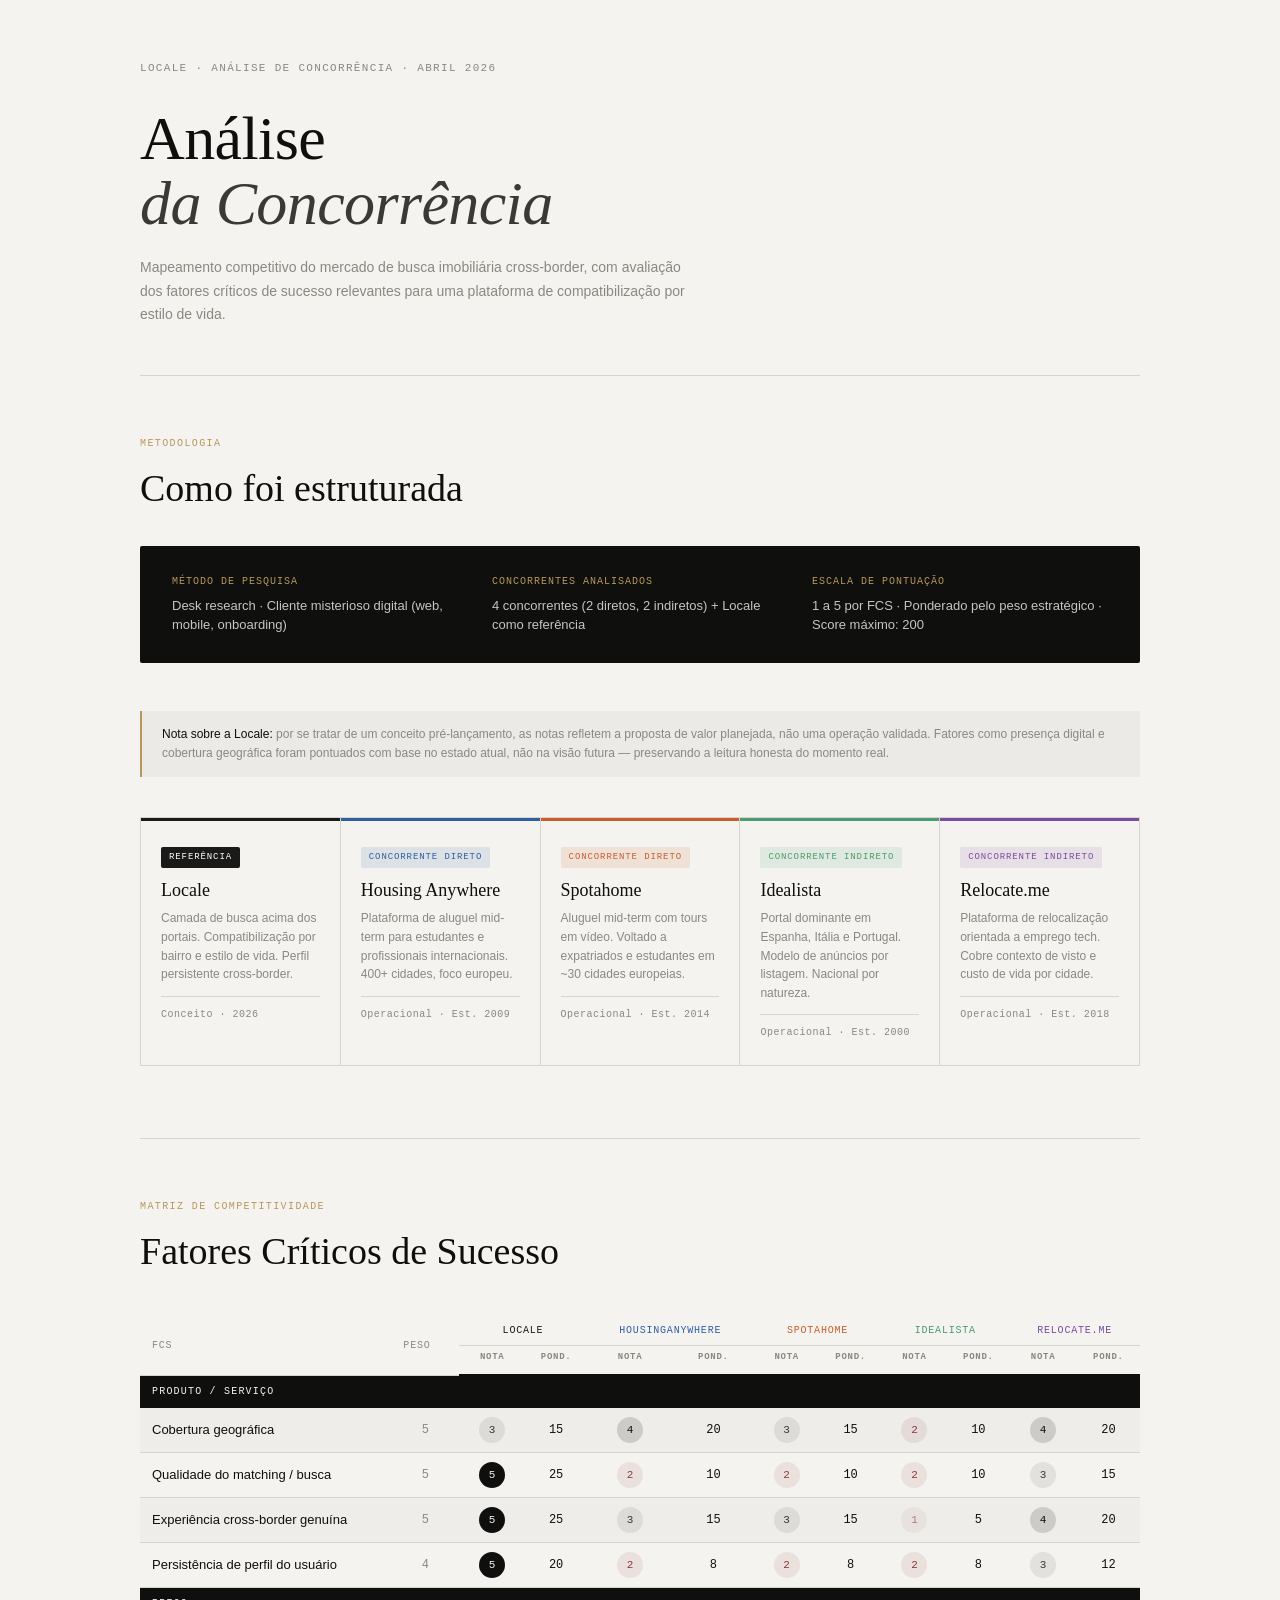
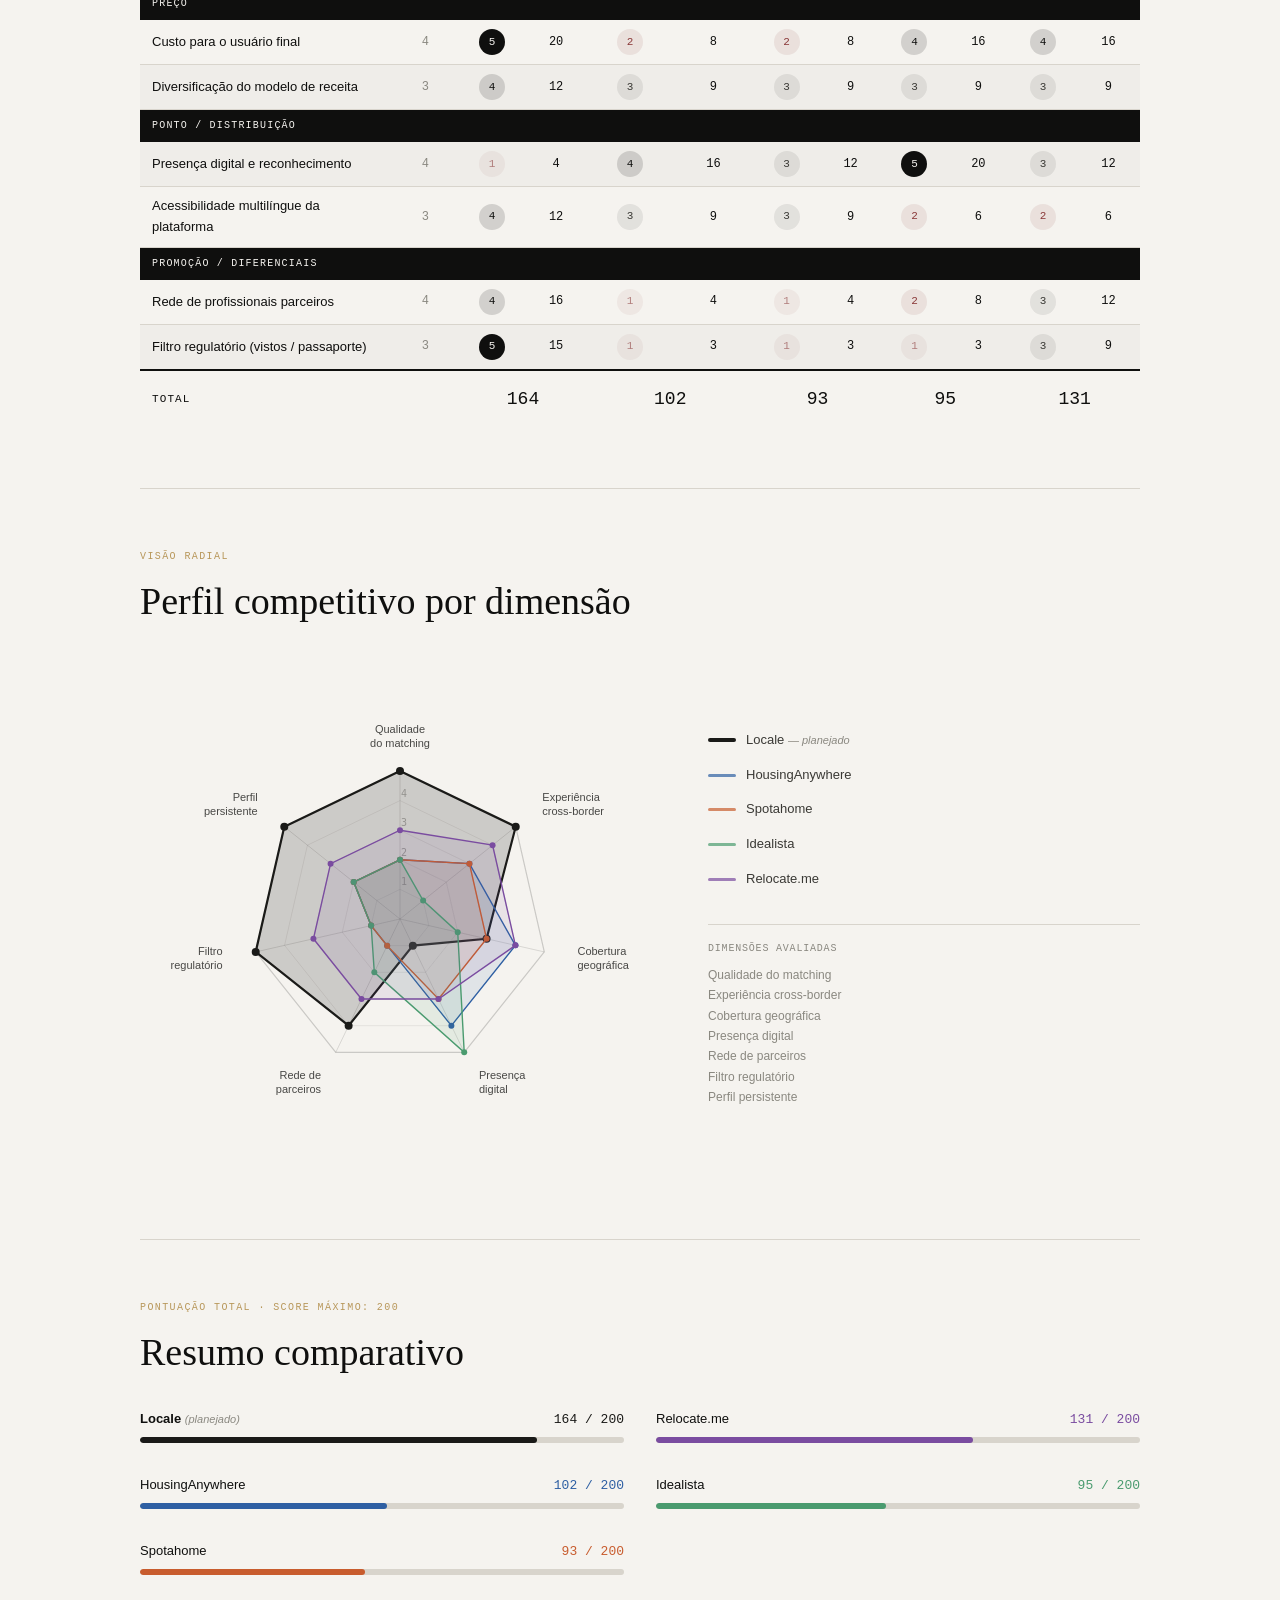
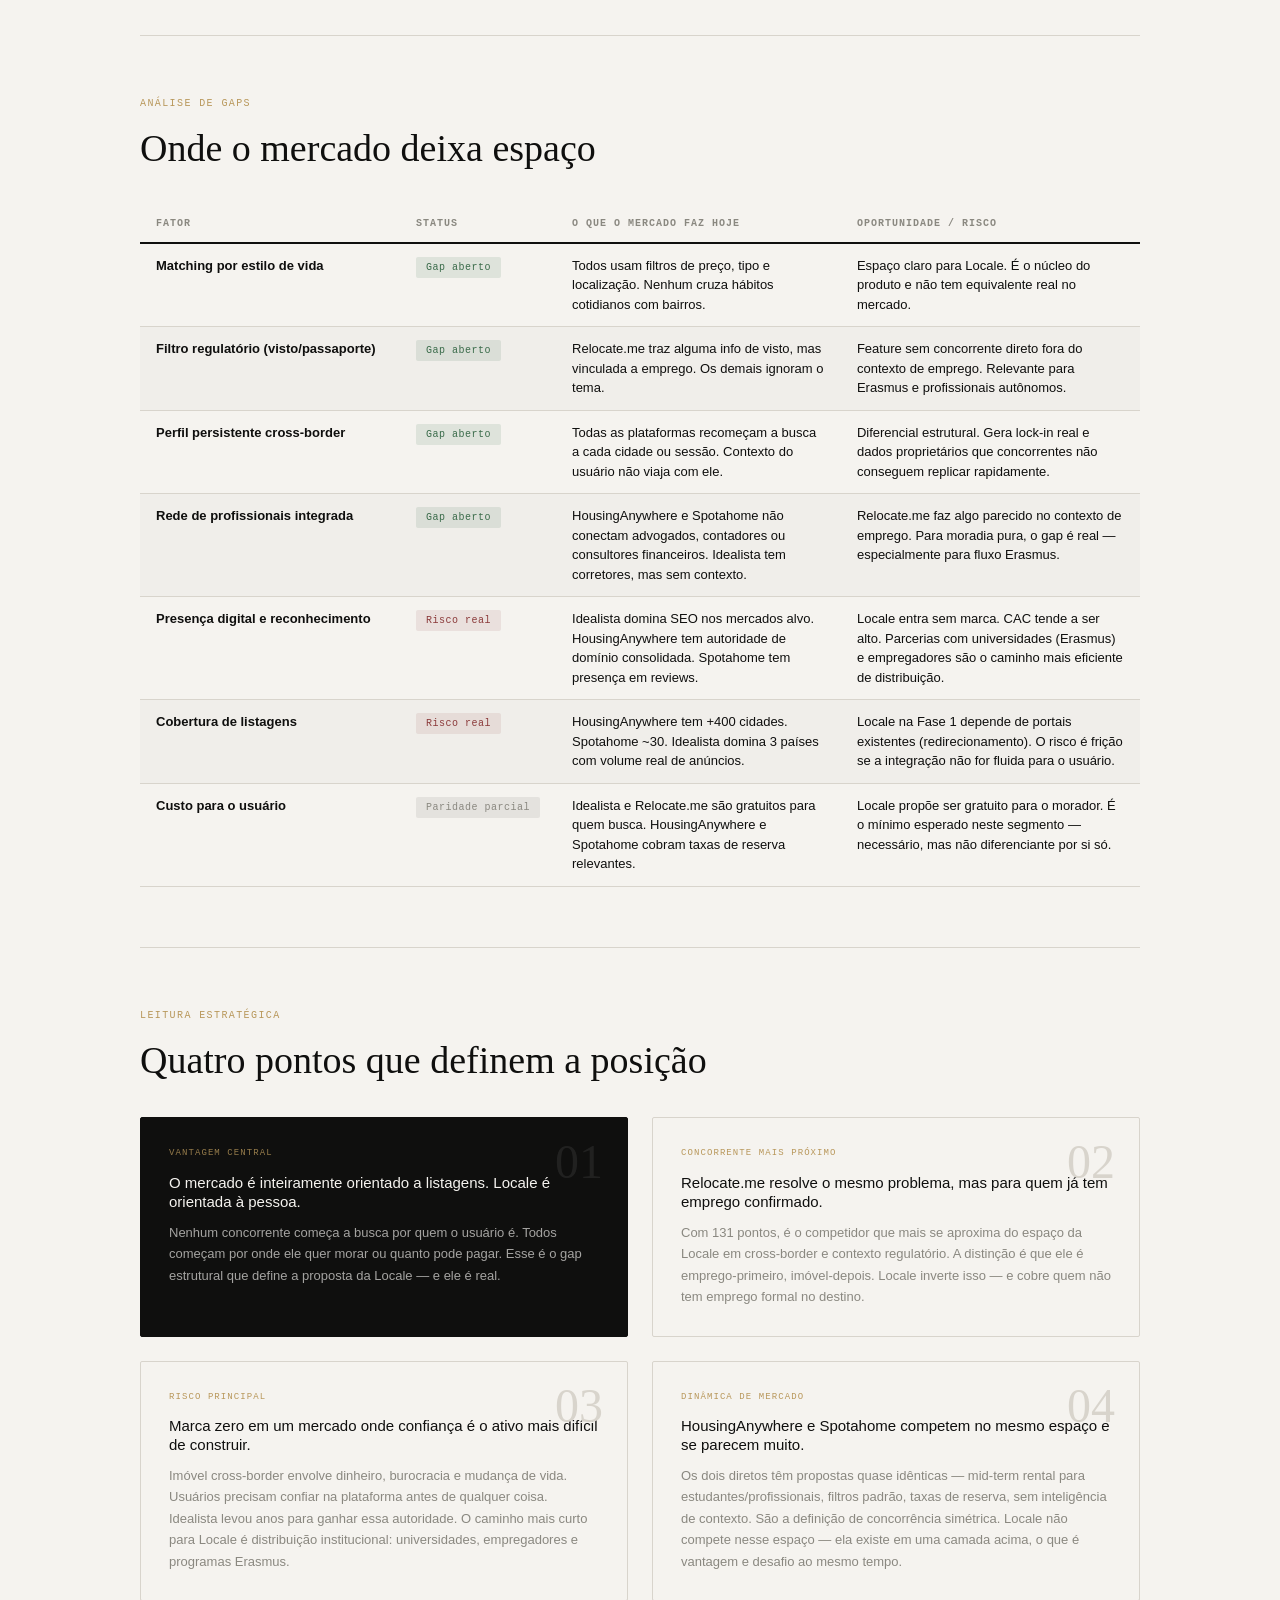
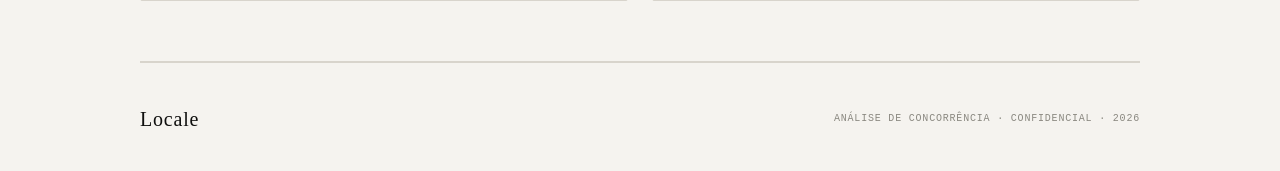
==== locale_concorrencia.html @ c33f8c36 "Add files via upload" ====
<!DOCTYPE html>
<html lang="pt">
<head>
<meta charset="UTF-8">
<meta name="viewport" content="width=device-width, initial-scale=1.0">
<title>Análise de Concorrência — Locale</title>
<link rel="preconnect" href="https://fonts.googleapis.com">
<link rel="preconnect" href="https://fonts.gstatic.com" crossorigin>
<link href="https://fonts.googleapis.com/css2?family=Cormorant+Garamond:ital,wght@0,300;0,400;0,500;0,600;1,300;1,400&family=DM+Mono:ital,wght@0,300;0,400;0,500;1,300&family=DM+Sans:ital,opsz,wght@0,9..40,300;0,9..40,400;0,9..40,500;1,9..40,300&display=swap">
<style>
  :root {
    --ink:       #0f0f0e;
    --ink-light: #3a3935;
    --ink-faint: #8a8880;
    --paper:     #f5f3ef;
    --rule:      #d8d4cc;
    --accent:    #1a1a18;
    --gold:      #b8975a;
    --green:     #3a6b4a;
    --red:       #8b3a3a;

    --c-locale:   #1a1a18;
    --c-ha:       #2e5fa3;
    --c-spot:     #c85c2e;
    --c-ideal:    #4a9b6f;
    --c-reloc:    #7a4ca0;
  }

  *, *::before, *::after { box-sizing: border-box; margin: 0; padding: 0; }
  html { scroll-behavior: smooth; }
  body {
    background: var(--paper);
    color: var(--ink);
    font-family: 'DM Sans', sans-serif;
    font-weight: 300;
    font-size: 15px;
    line-height: 1.6;
  }

  .wrap { max-width: 1080px; margin: 0 auto; padding: 0 40px; }

  header { border-bottom: 1px solid var(--rule); padding: 60px 0 48px; }
  .header-meta { font-family: 'DM Mono', monospace; font-size: 11px; letter-spacing: 0.12em; text-transform: uppercase; color: var(--ink-faint); margin-bottom: 28px; }
  .header-title { font-family: 'Cormorant Garamond', serif; font-size: clamp(40px, 5vw, 62px); font-weight: 300; line-height: 1.05; letter-spacing: -0.01em; color: var(--ink); margin-bottom: 20px; }
  .header-title em { font-style: italic; color: var(--ink-light); }
  .header-sub { font-size: 14px; color: var(--ink-faint); max-width: 560px; line-height: 1.7; }

  section { padding: 60px 0; border-bottom: 1px solid var(--rule); }
  section:last-child { border-bottom: none; }

  .sec-label { font-family: 'DM Mono', monospace; font-size: 10px; letter-spacing: 0.14em; text-transform: uppercase; color: var(--gold); margin-bottom: 16px; display: block; }
  .sec-title { font-family: 'Cormorant Garamond', serif; font-size: clamp(26px, 3.5vw, 38px); font-weight: 400; line-height: 1.1; margin-bottom: 36px; }

  .method-note { background: var(--ink); color: var(--paper); padding: 28px 32px; border-radius: 2px; display: grid; grid-template-columns: 1fr 1fr 1fr; gap: 24px; margin-bottom: 48px; }
  .method-item .label { font-family: 'DM Mono', monospace; font-size: 10px; letter-spacing: 0.1em; text-transform: uppercase; color: var(--gold); margin-bottom: 6px; }
  .method-item .value { font-size: 13px; color: rgba(245,243,239,0.8); line-height: 1.5; }

  .competitors-grid { display: grid; grid-template-columns: repeat(5, 1fr); gap: 1px; background: var(--rule); border: 1px solid var(--rule); margin-bottom: 12px; }
  .comp-card { background: var(--paper); padding: 24px 20px; position: relative; overflow: hidden; }
  .comp-card::before { content: ''; position: absolute; top: 0; left: 0; right: 0; height: 3px; }
  .comp-card.locale::before  { background: var(--c-locale); }
  .comp-card.ha::before      { background: var(--c-ha); }
  .comp-card.spot::before    { background: var(--c-spot); }
  .comp-card.ideal::before   { background: var(--c-ideal); }
  .comp-card.reloc::before   { background: var(--c-reloc); }

  .comp-tag { font-family: 'DM Mono', monospace; font-size: 9px; letter-spacing: 0.1em; text-transform: uppercase; padding: 3px 8px; border-radius: 2px; display: inline-block; margin-bottom: 12px; }
  .locale .comp-tag  { background: var(--c-locale); color: #fff; }
  .ha .comp-tag      { background: rgba(46,95,163,0.12); color: var(--c-ha); }
  .spot .comp-tag    { background: rgba(200,92,46,0.12); color: var(--c-spot); }
  .ideal .comp-tag   { background: rgba(74,155,111,0.12); color: var(--c-ideal); }
  .reloc .comp-tag   { background: rgba(122,76,160,0.12); color: var(--c-reloc); }

  .comp-name { font-family: 'Cormorant Garamond', serif; font-size: 18px; font-weight: 500; margin-bottom: 8px; line-height: 1.2; }
  .comp-desc { font-size: 12px; color: var(--ink-faint); line-height: 1.55; margin-bottom: 12px; }
  .comp-type { font-family: 'DM Mono', monospace; font-size: 10px; color: var(--ink-faint); border-top: 1px solid var(--rule); padding-top: 10px; letter-spacing: 0.05em; }

  /* ── MATRIX ── */
  .matrix-wrap { overflow-x: auto; margin: 0 -8px; padding: 0 8px; }
  .matrix-table { width: 100%; border-collapse: collapse; font-size: 13px; min-width: 820px; }

  /* colgroup drives column widths — this is what keeps Nota/Pond. aligned */
  .matrix-table col.c-fcs  { width: 190px; }
  .matrix-table col.c-wt   { width: 44px; }
  .matrix-table col.c-note { width: 46px; }
  .matrix-table col.c-pond { width: 46px; }

  .matrix-table thead tr:first-child th {
    padding: 14px 12px 6px;
    text-align: center;
    font-family: 'DM Mono', monospace;
    font-size: 10px;
    font-weight: 400;
    letter-spacing: 0.08em;
    text-transform: uppercase;
    border-bottom: 1px solid var(--rule);
  }
  .matrix-table thead tr:first-child th.fcs-head { text-align: left; color: var(--ink-faint); }
  .matrix-table thead tr:first-child th.locale-head { color: var(--c-locale); }
  .matrix-table thead tr:first-child th.ha-head     { color: var(--c-ha); }
  .matrix-table thead tr:first-child th.spot-head   { color: var(--c-spot); }
  .matrix-table thead tr:first-child th.ideal-head  { color: var(--c-ideal); }
  .matrix-table thead tr:first-child th.reloc-head  { color: var(--c-reloc); }

  /* subhead: only 10 cells (Nota+Pond x5) — no phantom cell */
  .matrix-table thead tr.subhead th {
    padding: 4px 8px 10px;
    font-family: 'DM Mono', monospace;
    font-size: 9px;
    letter-spacing: 0.08em;
    text-transform: uppercase;
    color: var(--ink-faint);
    text-align: center;
    border-bottom: 2px solid var(--ink);
  }

  .cat-row td { background: var(--ink); color: var(--paper); font-family: 'DM Mono', monospace; font-size: 10px; letter-spacing: 0.12em; text-transform: uppercase; padding: 8px 12px; }

  .matrix-table tbody tr.data-row:nth-child(even) td { background: rgba(0,0,0,0.025); }
  .matrix-table tbody tr.data-row td { padding: 9px 12px; border-bottom: 1px solid var(--rule); vertical-align: middle; }
  .matrix-table tbody tr.data-row td.fcs-name { font-size: 13px; color: var(--ink); max-width: 200px; }
  .matrix-table tbody tr.data-row td.weight { text-align: center; font-family: 'DM Mono', monospace; font-size: 12px; color: var(--ink-faint); }
  .matrix-table tbody tr.data-row td.score,
  .matrix-table tbody tr.data-row td.pond { text-align: center; font-family: 'DM Mono', monospace; font-size: 12px; }
  .matrix-table tbody tr.data-row td.pond { font-weight: 500; }

  .score-dot { display: inline-flex; align-items: center; justify-content: center; width: 26px; height: 26px; border-radius: 50%; font-family: 'DM Mono', monospace; font-size: 11px; font-weight: 500; }
  .score-5 { background: var(--ink); color: var(--paper); }
  .score-4 { background: rgba(15,15,14,0.15); color: var(--ink); }
  .score-3 { background: rgba(15,15,14,0.08); color: var(--ink-light); }
  .score-2 { background: rgba(139,58,58,0.1); color: var(--red); }
  .score-1 { background: rgba(139,58,58,0.06); color: rgba(139,58,58,0.6); }

  .total-row td { padding: 14px 12px; border-top: 2px solid var(--ink); font-weight: 500; }
  .total-row .fcs-name { font-family: 'DM Mono', monospace; font-size: 11px; letter-spacing: 0.1em; text-transform: uppercase; }
  .total-row .pond { font-family: 'DM Mono', monospace; font-size: 15px; font-weight: 500; text-align: center; }

  .bars-grid { display: grid; grid-template-columns: 1fr 1fr; gap: 32px; }
  .bar-item { display: flex; flex-direction: column; gap: 6px; }
  .bar-header { display: flex; align-items: baseline; justify-content: space-between; }
  .bar-name { font-size: 13px; color: var(--ink); }
  .bar-score { font-family: 'DM Mono', monospace; font-size: 13px; font-weight: 500; }
  .bar-track { height: 6px; background: var(--rule); border-radius: 3px; overflow: hidden; }
  .bar-fill { height: 100%; border-radius: 3px; }
  .bar-locale  .bar-fill { background: var(--c-locale); }
  .bar-ha      .bar-fill { background: var(--c-ha); }
  .bar-spot    .bar-fill { background: var(--c-spot); }
  .bar-ideal   .bar-fill { background: var(--c-ideal); }
  .bar-reloc   .bar-fill { background: var(--c-reloc); }

  .insights-grid { display: grid; grid-template-columns: 1fr 1fr; gap: 24px; }
  .insight-card { border: 1px solid var(--rule); padding: 28px; border-radius: 2px; position: relative; }
  .insight-card.highlight { border-color: var(--ink); background: var(--ink); color: var(--paper); }
  .insight-num { font-family: 'Cormorant Garamond', serif; font-size: 48px; font-weight: 300; line-height: 1; color: var(--rule); position: absolute; top: 20px; right: 24px; }
  .insight-card.highlight .insight-num { color: rgba(255,255,255,0.08); }
  .insight-tag { font-family: 'DM Mono', monospace; font-size: 9px; letter-spacing: 0.12em; text-transform: uppercase; color: var(--gold); margin-bottom: 12px; display: block; }
  .insight-card.highlight .insight-tag { color: rgba(184,151,90,0.8); }
  .insight-title { font-size: 15px; font-weight: 500; margin-bottom: 10px; line-height: 1.3; }
  .insight-card.highlight .insight-title { color: var(--paper); }
  .insight-text { font-size: 13px; color: var(--ink-faint); line-height: 1.65; }
  .insight-card.highlight .insight-text { color: rgba(245,243,239,0.65); }

  .gap-table { width: 100%; border-collapse: collapse; }
  .gap-table th { font-family: 'DM Mono', monospace; font-size: 10px; letter-spacing: 0.1em; text-transform: uppercase; color: var(--ink-faint); padding: 10px 16px; text-align: left; border-bottom: 2px solid var(--ink); }
  .gap-table td { padding: 12px 16px; border-bottom: 1px solid var(--rule); font-size: 13px; line-height: 1.5; vertical-align: top; }
  .gap-table tr:nth-child(even) td { background: rgba(0,0,0,0.02); }
  .gap-status { display: inline-block; font-family: 'DM Mono', monospace; font-size: 10px; padding: 3px 10px; border-radius: 2px; letter-spacing: 0.05em; white-space: nowrap; }
  .gap-open   { background: rgba(58,107,74,0.12); color: var(--green); }
  .gap-risk   { background: rgba(139,58,58,0.10); color: var(--red); }
  .gap-parity { background: rgba(0,0,0,0.07); color: var(--ink-faint); }

  footer { padding: 40px 0; display: flex; justify-content: space-between; align-items: center; border-top: 1px solid var(--rule); }
  footer .brand { font-family: 'Cormorant Garamond', serif; font-size: 20px; font-weight: 400; letter-spacing: 0.04em; }
  footer .note { font-family: 'DM Mono', monospace; font-size: 10px; color: var(--ink-faint); letter-spacing: 0.08em; text-transform: uppercase; }

  .disclaimer { background: rgba(0,0,0,0.04); border-left: 2px solid var(--gold); padding: 14px 20px; margin-bottom: 40px; font-size: 12px; color: var(--ink-faint); line-height: 1.6; }
  .disclaimer strong { color: var(--ink); font-weight: 500; }

  @media (max-width: 700px) {
    .wrap { padding: 0 20px; }
    .competitors-grid { grid-template-columns: 1fr 1fr; }
    .method-note { grid-template-columns: 1fr; }
    .bars-grid { grid-template-columns: 1fr; }
    .insights-grid { grid-template-columns: 1fr; }
  }
</style>
</head>
<body>

<div class="wrap">

  <header>
    <p class="header-meta">Locale · Análise de Concorrência · Abril 2026</p>
    <h1 class="header-title">Análise<br><em>da Concorrência</em></h1>
    <p class="header-sub">
      Mapeamento competitivo do mercado de busca imobiliária cross-border, 
      com avaliação dos fatores críticos de sucesso relevantes para uma 
      plataforma de compatibilização por estilo de vida.
    </p>
  </header>

  <section>
    <span class="sec-label">Metodologia</span>
    <h2 class="sec-title">Como foi estruturada</h2>

    <div class="method-note">
      <div class="method-item">
        <div class="label">Método de pesquisa</div>
        <div class="value">Desk research · Cliente misterioso digital (web, mobile, onboarding)</div>
      </div>
      <div class="method-item">
        <div class="label">Concorrentes analisados</div>
        <div class="value">4 concorrentes (2 diretos, 2 indiretos) + Locale como referência</div>
      </div>
      <div class="method-item">
        <div class="label">Escala de pontuação</div>
        <div class="value">1 a 5 por FCS · Ponderado pelo peso estratégico · Score máximo: 200</div>
      </div>
    </div>

    <div class="disclaimer">
      <strong>Nota sobre a Locale:</strong> por se tratar de um conceito pré-lançamento, as notas refletem 
      a proposta de valor planejada, não uma operação validada. Fatores como 
      presença digital e cobertura geográfica foram pontuados com base no estado atual, 
      não na visão futura — preservando a leitura honesta do momento real.
    </div>

    <div class="competitors-grid">
      <div class="comp-card locale">
        <span class="comp-tag">Referência</span>
        <div class="comp-name">Locale</div>
        <div class="comp-desc">Camada de busca acima dos portais. Compatibilização por bairro e estilo de vida. Perfil persistente cross-border.</div>
        <div class="comp-type">Conceito · 2026</div>
      </div>
      <div class="comp-card ha">
        <span class="comp-tag">Concorrente Direto</span>
        <div class="comp-name">Housing Anywhere</div>
        <div class="comp-desc">Plataforma de aluguel mid-term para estudantes e profissionais internacionais. 400+ cidades, foco europeu.</div>
        <div class="comp-type">Operacional · Est. 2009</div>
      </div>
      <div class="comp-card spot">
        <span class="comp-tag">Concorrente Direto</span>
        <div class="comp-name">Spotahome</div>
        <div class="comp-desc">Aluguel mid-term com tours em vídeo. Voltado a expatriados e estudantes em ~30 cidades europeias.</div>
        <div class="comp-type">Operacional · Est. 2014</div>
      </div>
      <div class="comp-card ideal">
        <span class="comp-tag">Concorrente Indireto</span>
        <div class="comp-name">Idealista</div>
        <div class="comp-desc">Portal dominante em Espanha, Itália e Portugal. Modelo de anúncios por listagem. Nacional por natureza.</div>
        <div class="comp-type">Operacional · Est. 2000</div>
      </div>
      <div class="comp-card reloc">
        <span class="comp-tag">Concorrente Indireto</span>
        <div class="comp-name">Relocate.me</div>
        <div class="comp-desc">Plataforma de relocalização orientada a emprego tech. Cobre contexto de visto e custo de vida por cidade.</div>
        <div class="comp-type">Operacional · Est. 2018</div>
      </div>
    </div>
  </section>

  <section>
    <span class="sec-label">Matriz de Competitividade</span>
    <h2 class="sec-title">Fatores Críticos de Sucesso</h2>

    <div class="matrix-wrap">
      <table class="matrix-table">
        <!--
          12 columns total:
          col 1  = FCS name
          col 2  = Peso
          cols 3-4   = Locale  (Nota, Pond.)
          cols 5-6   = HA      (Nota, Pond.)
          cols 7-8   = Spot    (Nota, Pond.)
          cols 9-10  = Ideal   (Nota, Pond.)
          cols 11-12 = Reloc   (Nota, Pond.)
        -->
        <colgroup>
          <col class="c-fcs">
          <col class="c-wt">
          <col class="c-note"><col class="c-pond">
          <col class="c-note"><col class="c-pond">
          <col class="c-note"><col class="c-pond">
          <col class="c-note"><col class="c-pond">
          <col class="c-note"><col class="c-pond">
        </colgroup>
        <thead>
          <tr>
            <th class="fcs-head" rowspan="2">FCS</th>
            <th class="fcs-head" rowspan="2">Peso</th>
            <th class="locale-head" colspan="2">Locale</th>
            <th class="ha-head"     colspan="2">HousingAnywhere</th>
            <th class="spot-head"   colspan="2">Spotahome</th>
            <th class="ideal-head"  colspan="2">Idealista</th>
            <th class="reloc-head"  colspan="2">Relocate.me</th>
          </tr>
          <!-- FIX: was 11 cells (phantom empty th at start); now correctly 10 -->
          <tr class="subhead">
            <th>Nota</th><th>Pond.</th>
            <th>Nota</th><th>Pond.</th>
            <th>Nota</th><th>Pond.</th>
            <th>Nota</th><th>Pond.</th>
            <th>Nota</th><th>Pond.</th>
          </tr>
        </thead>
        <tbody>

          <tr class="cat-row"><td colspan="12">Produto / Serviço</td></tr>

          <tr class="data-row">
            <td class="fcs-name">Cobertura geográfica</td>
            <td class="weight">5</td>
            <td class="score"><span class="score-dot score-3">3</span></td><td class="pond">15</td>
            <td class="score"><span class="score-dot score-4">4</span></td><td class="pond">20</td>
            <td class="score"><span class="score-dot score-3">3</span></td><td class="pond">15</td>
            <td class="score"><span class="score-dot score-2">2</span></td><td class="pond">10</td>
            <td class="score"><span class="score-dot score-4">4</span></td><td class="pond">20</td>
          </tr>

          <tr class="data-row">
            <td class="fcs-name">Qualidade do matching / busca</td>
            <td class="weight">5</td>
            <td class="score"><span class="score-dot score-5">5</span></td><td class="pond">25</td>
            <td class="score"><span class="score-dot score-2">2</span></td><td class="pond">10</td>
            <td class="score"><span class="score-dot score-2">2</span></td><td class="pond">10</td>
            <td class="score"><span class="score-dot score-2">2</span></td><td class="pond">10</td>
            <td class="score"><span class="score-dot score-3">3</span></td><td class="pond">15</td>
          </tr>

          <tr class="data-row">
            <td class="fcs-name">Experiência cross-border genuína</td>
            <td class="weight">5</td>
            <td class="score"><span class="score-dot score-5">5</span></td><td class="pond">25</td>
            <td class="score"><span class="score-dot score-3">3</span></td><td class="pond">15</td>
            <td class="score"><span class="score-dot score-3">3</span></td><td class="pond">15</td>
            <td class="score"><span class="score-dot score-1">1</span></td><td class="pond">5</td>
            <td class="score"><span class="score-dot score-4">4</span></td><td class="pond">20</td>
          </tr>

          <tr class="data-row">
            <td class="fcs-name">Persistência de perfil do usuário</td>
            <td class="weight">4</td>
            <td class="score"><span class="score-dot score-5">5</span></td><td class="pond">20</td>
            <td class="score"><span class="score-dot score-2">2</span></td><td class="pond">8</td>
            <td class="score"><span class="score-dot score-2">2</span></td><td class="pond">8</td>
            <td class="score"><span class="score-dot score-2">2</span></td><td class="pond">8</td>
            <td class="score"><span class="score-dot score-3">3</span></td><td class="pond">12</td>
          </tr>

          <tr class="cat-row"><td colspan="12">Preço</td></tr>

          <tr class="data-row">
            <td class="fcs-name">Custo para o usuário final</td>
            <td class="weight">4</td>
            <td class="score"><span class="score-dot score-5">5</span></td><td class="pond">20</td>
            <td class="score"><span class="score-dot score-2">2</span></td><td class="pond">8</td>
            <td class="score"><span class="score-dot score-2">2</span></td><td class="pond">8</td>
            <td class="score"><span class="score-dot score-4">4</span></td><td class="pond">16</td>
            <td class="score"><span class="score-dot score-4">4</span></td><td class="pond">16</td>
          </tr>

          <tr class="data-row">
            <td class="fcs-name">Diversificação do modelo de receita</td>
            <td class="weight">3</td>
            <td class="score"><span class="score-dot score-4">4</span></td><td class="pond">12</td>
            <td class="score"><span class="score-dot score-3">3</span></td><td class="pond">9</td>
            <td class="score"><span class="score-dot score-3">3</span></td><td class="pond">9</td>
            <td class="score"><span class="score-dot score-3">3</span></td><td class="pond">9</td>
            <td class="score"><span class="score-dot score-3">3</span></td><td class="pond">9</td>
          </tr>

          <tr class="cat-row"><td colspan="12">Ponto / Distribuição</td></tr>

          <tr class="data-row">
            <td class="fcs-name">Presença digital e reconhecimento</td>
            <td class="weight">4</td>
            <td class="score"><span class="score-dot score-1">1</span></td><td class="pond">4</td>
            <td class="score"><span class="score-dot score-4">4</span></td><td class="pond">16</td>
            <td class="score"><span class="score-dot score-3">3</span></td><td class="pond">12</td>
            <td class="score"><span class="score-dot score-5">5</span></td><td class="pond">20</td>
            <td class="score"><span class="score-dot score-3">3</span></td><td class="pond">12</td>
          </tr>

          <tr class="data-row">
            <td class="fcs-name">Acessibilidade multilíngue da plataforma</td>
            <td class="weight">3</td>
            <td class="score"><span class="score-dot score-4">4</span></td><td class="pond">12</td>
            <td class="score"><span class="score-dot score-3">3</span></td><td class="pond">9</td>
            <td class="score"><span class="score-dot score-3">3</span></td><td class="pond">9</td>
            <td class="score"><span class="score-dot score-2">2</span></td><td class="pond">6</td>
            <td class="score"><span class="score-dot score-2">2</span></td><td class="pond">6</td>
          </tr>

          <tr class="cat-row"><td colspan="12">Promoção / Diferenciais</td></tr>

          <tr class="data-row">
            <td class="fcs-name">Rede de profissionais parceiros</td>
            <td class="weight">4</td>
            <td class="score"><span class="score-dot score-4">4</span></td><td class="pond">16</td>
            <td class="score"><span class="score-dot score-1">1</span></td><td class="pond">4</td>
            <td class="score"><span class="score-dot score-1">1</span></td><td class="pond">4</td>
            <td class="score"><span class="score-dot score-2">2</span></td><td class="pond">8</td>
            <td class="score"><span class="score-dot score-3">3</span></td><td class="pond">12</td>
          </tr>

          <tr class="data-row">
            <td class="fcs-name">Filtro regulatório (vistos / passaporte)</td>
            <td class="weight">3</td>
            <td class="score"><span class="score-dot score-5">5</span></td><td class="pond">15</td>
            <td class="score"><span class="score-dot score-1">1</span></td><td class="pond">3</td>
            <td class="score"><span class="score-dot score-1">1</span></td><td class="pond">3</td>
            <td class="score"><span class="score-dot score-1">1</span></td><td class="pond">3</td>
            <td class="score"><span class="score-dot score-3">3</span></td><td class="pond">9</td>
          </tr>

          <tr class="total-row">
            <td class="fcs-name" colspan="2">Total</td>
            <td colspan="2" class="pond" style="font-size:18px;">164</td>
            <td colspan="2" class="pond" style="font-size:18px;">102</td>
            <td colspan="2" class="pond" style="font-size:18px;">93</td>
            <td colspan="2" class="pond" style="font-size:18px;">95</td>
            <td colspan="2" class="pond" style="font-size:18px;">131</td>
          </tr>

        </tbody>
      </table>
    </div>
  </section>

  <section>
    <span class="sec-label">Visão Radial</span>
    <h2 class="sec-title">Perfil competitivo por dimensão</h2>
    <div style="display:flex; gap:48px; align-items:center; flex-wrap:wrap;">
      <canvas id="radarChart" width="520" height="520" style="flex-shrink:0; max-width:100%;"></canvas>
      <div id="radarLegend" style="display:flex; flex-direction:column; gap:14px; flex:1; min-width:180px;"></div>
    </div>
  </section>

  <section>
    <span class="sec-label">Pontuação Total · Score máximo: 200</span>
    <h2 class="sec-title">Resumo comparativo</h2>
    <div class="bars-grid">
      <div class="bar-item bar-locale">
        <div class="bar-header">
          <span class="bar-name"><strong>Locale</strong> <span style="font-size:11px;color:var(--ink-faint);font-style:italic;">(planejado)</span></span>
          <span class="bar-score" style="color:var(--c-locale);">164 / 200</span>
        </div>
        <div class="bar-track"><div class="bar-fill" style="width:82%;"></div></div>
      </div>
      <div class="bar-item bar-reloc">
        <div class="bar-header">
          <span class="bar-name">Relocate.me</span>
          <span class="bar-score" style="color:var(--c-reloc);">131 / 200</span>
        </div>
        <div class="bar-track"><div class="bar-fill" style="width:65.5%;"></div></div>
      </div>
      <div class="bar-item bar-ha">
        <div class="bar-header">
          <span class="bar-name">HousingAnywhere</span>
          <span class="bar-score" style="color:var(--c-ha);">102 / 200</span>
        </div>
        <div class="bar-track"><div class="bar-fill" style="width:51%;"></div></div>
      </div>
      <div class="bar-item bar-ideal">
        <div class="bar-header">
          <span class="bar-name">Idealista</span>
          <span class="bar-score" style="color:var(--c-ideal);">95 / 200</span>
        </div>
        <div class="bar-track"><div class="bar-fill" style="width:47.5%;"></div></div>
      </div>
      <div class="bar-item bar-spot">
        <div class="bar-header">
          <span class="bar-name">Spotahome</span>
          <span class="bar-score" style="color:var(--c-spot);">93 / 200</span>
        </div>
        <div class="bar-track"><div class="bar-fill" style="width:46.5%;"></div></div>
      </div>
    </div>
  </section>

  <section>
    <span class="sec-label">Análise de Gaps</span>
    <h2 class="sec-title">Onde o mercado deixa espaço</h2>
    <table class="gap-table">
      <thead>
        <tr>
          <th style="width:26%;">Fator</th>
          <th style="width:14%;">Status</th>
          <th>O que o mercado faz hoje</th>
          <th>Oportunidade / Risco</th>
        </tr>
      </thead>
      <tbody>
        <tr>
          <td><strong>Matching por estilo de vida</strong></td>
          <td><span class="gap-status gap-open">Gap aberto</span></td>
          <td>Todos usam filtros de preço, tipo e localização. Nenhum cruza hábitos cotidianos com bairros.</td>
          <td>Espaço claro para Locale. É o núcleo do produto e não tem equivalente real no mercado.</td>
        </tr>
        <tr>
          <td><strong>Filtro regulatório (visto/passaporte)</strong></td>
          <td><span class="gap-status gap-open">Gap aberto</span></td>
          <td>Relocate.me traz alguma info de visto, mas vinculada a emprego. Os demais ignoram o tema.</td>
          <td>Feature sem concorrente direto fora do contexto de emprego. Relevante para Erasmus e profissionais autônomos.</td>
        </tr>
        <tr>
          <td><strong>Perfil persistente cross-border</strong></td>
          <td><span class="gap-status gap-open">Gap aberto</span></td>
          <td>Todas as plataformas recomeçam a busca a cada cidade ou sessão. Contexto do usuário não viaja com ele.</td>
          <td>Diferencial estrutural. Gera lock-in real e dados proprietários que concorrentes não conseguem replicar rapidamente.</td>
        </tr>
        <tr>
          <td><strong>Rede de profissionais integrada</strong></td>
          <td><span class="gap-status gap-open">Gap aberto</span></td>
          <td>HousingAnywhere e Spotahome não conectam advogados, contadores ou consultores financeiros. Idealista tem corretores, mas sem contexto.</td>
          <td>Relocate.me faz algo parecido no contexto de emprego. Para moradia pura, o gap é real — especialmente para fluxo Erasmus.</td>
        </tr>
        <tr>
          <td><strong>Presença digital e reconhecimento</strong></td>
          <td><span class="gap-status gap-risk">Risco real</span></td>
          <td>Idealista domina SEO nos mercados alvo. HousingAnywhere tem autoridade de domínio consolidada. Spotahome tem presença em reviews.</td>
          <td>Locale entra sem marca. CAC tende a ser alto. Parcerias com universidades (Erasmus) e empregadores são o caminho mais eficiente de distribuição.</td>
        </tr>
        <tr>
          <td><strong>Cobertura de listagens</strong></td>
          <td><span class="gap-status gap-risk">Risco real</span></td>
          <td>HousingAnywhere tem +400 cidades. Spotahome ~30. Idealista domina 3 países com volume real de anúncios.</td>
          <td>Locale na Fase 1 depende de portais existentes (redirecionamento). O risco é frição se a integração não for fluida para o usuário.</td>
        </tr>
        <tr>
          <td><strong>Custo para o usuário</strong></td>
          <td><span class="gap-status gap-parity">Paridade parcial</span></td>
          <td>Idealista e Relocate.me são gratuitos para quem busca. HousingAnywhere e Spotahome cobram taxas de reserva relevantes.</td>
          <td>Locale propõe ser gratuito para o morador. É o mínimo esperado neste segmento — necessário, mas não diferenciante por si só.</td>
        </tr>
      </tbody>
    </table>
  </section>

  <section>
    <span class="sec-label">Leitura Estratégica</span>
    <h2 class="sec-title">Quatro pontos que definem a posição</h2>
    <div class="insights-grid">
      <div class="insight-card highlight">
        <span class="insight-num">01</span>
        <span class="insight-tag">Vantagem central</span>
        <div class="insight-title">O mercado é inteiramente orientado a listagens. Locale é orientada à pessoa.</div>
        <div class="insight-text">
          Nenhum concorrente começa a busca por quem o usuário é. Todos começam por onde ele quer morar 
          ou quanto pode pagar. Esse é o gap estrutural que define a proposta da Locale — e ele é real.
        </div>
      </div>
      <div class="insight-card">
        <span class="insight-num">02</span>
        <span class="insight-tag">Concorrente mais próximo</span>
        <div class="insight-title">Relocate.me resolve o mesmo problema, mas para quem já tem emprego confirmado.</div>
        <div class="insight-text">
          Com 131 pontos, é o competidor que mais se aproxima do espaço da Locale em cross-border e 
          contexto regulatório. A distinção é que ele é emprego-primeiro, imóvel-depois. 
          Locale inverte isso — e cobre quem não tem emprego formal no destino.
        </div>
      </div>
      <div class="insight-card">
        <span class="insight-num">03</span>
        <span class="insight-tag">Risco principal</span>
        <div class="insight-title">Marca zero em um mercado onde confiança é o ativo mais difícil de construir.</div>
        <div class="insight-text">
          Imóvel cross-border envolve dinheiro, burocracia e mudança de vida. 
          Usuários precisam confiar na plataforma antes de qualquer coisa. 
          Idealista levou anos para ganhar essa autoridade. O caminho mais curto para Locale 
          é distribuição institucional: universidades, empregadores e programas Erasmus.
        </div>
      </div>
      <div class="insight-card">
        <span class="insight-num">04</span>
        <span class="insight-tag">Dinâmica de mercado</span>
        <div class="insight-title">HousingAnywhere e Spotahome competem no mesmo espaço e se parecem muito.</div>
        <div class="insight-text">
          Os dois diretos têm propostas quase idênticas — mid-term rental para estudantes/profissionais, 
          filtros padrão, taxas de reserva, sem inteligência de contexto. 
          São a definição de concorrência simétrica. Locale não compete nesse espaço — 
          ela existe em uma camada acima, o que é vantagem e desafio ao mesmo tempo.
        </div>
      </div>
    </div>
  </section>

  <footer>
    <div class="brand">Locale</div>
    <div class="note">Análise de Concorrência · Confidencial · 2026</div>
  </footer>

</div>

<script>
(function() {
  const canvas = document.getElementById('radarChart');
  const ctx = canvas.getContext('2d');
  const W = canvas.width, H = canvas.height;
  const cx = W / 2, cy = H / 2;
  const R = 148;

  const axes = [
    'Qualidade\ndo matching',
    'Experiência\ncross-border',
    'Cobertura\ngeográfica',
    'Presença\ndigital',
    'Rede de\nparceiros',
    'Filtro\nregulatório',
    'Perfil\npersistente',
  ];
  const N = axes.length;

  const competitors = [
    { name: 'Locale',          color: '#1a1a18', fill: 'rgba(26,26,24,0.18)',  scores: [5, 5, 3, 1, 4, 5, 5] },
    { name: 'HousingAnywhere', color: '#2e5fa3', fill: 'rgba(46,95,163,0.10)', scores: [2, 3, 4, 4, 1, 1, 2] },
    { name: 'Spotahome',       color: '#c85c2e', fill: 'rgba(200,92,46,0.10)', scores: [2, 3, 3, 3, 1, 1, 2] },
    { name: 'Idealista',       color: '#4a9b6f', fill: 'rgba(74,155,111,0.10)',scores: [2, 1, 2, 5, 2, 1, 2] },
    { name: 'Relocate.me',     color: '#7a4ca0', fill: 'rgba(122,76,160,0.10)',scores: [3, 4, 4, 3, 3, 3, 3] },
  ];
  const MAX = 5;

  function polarX(angle, r) { return cx + r * Math.cos(angle); }
  function polarY(angle, r) { return cy + r * Math.sin(angle); }
  function axisAngle(i) { return (Math.PI * 2 * i / N) - Math.PI / 2; }

  const dpr = window.devicePixelRatio || 1;
  canvas.width  = W * dpr;
  canvas.height = H * dpr;
  canvas.style.width  = W + 'px';
  canvas.style.height = H + 'px';
  ctx.scale(dpr, dpr);

  const levels = [1, 2, 3, 4, 5];
  levels.forEach(lvl => {
    ctx.beginPath();
    for (let i = 0; i < N; i++) {
      const a = axisAngle(i);
      const r = (lvl / MAX) * R;
      i === 0 ? ctx.moveTo(polarX(a, r), polarY(a, r))
              : ctx.lineTo(polarX(a, r), polarY(a, r));
    }
    ctx.closePath();
    ctx.strokeStyle = lvl === 5 ? 'rgba(15,15,14,0.18)' : 'rgba(15,15,14,0.09)';
    ctx.lineWidth = lvl === 5 ? 1.2 : 0.8;
    ctx.stroke();
    if (lvl < 5) {
      ctx.fillStyle = 'rgba(15,15,14,0.3)';
      ctx.font = `10px "DM Mono", monospace`;
      ctx.textAlign = 'center';
      ctx.fillText(String(lvl), cx + 4, cy - (lvl / MAX) * R - 4);
    }
  });

  for (let i = 0; i < N; i++) {
    const a = axisAngle(i);
    ctx.beginPath();
    ctx.moveTo(cx, cy);
    ctx.lineTo(polarX(a, R), polarY(a, R));
    ctx.strokeStyle = 'rgba(15,15,14,0.15)';
    ctx.lineWidth = 0.8;
    ctx.stroke();
  }

  competitors.forEach(comp => {
    ctx.beginPath();
    comp.scores.forEach((s, i) => {
      const a = axisAngle(i);
      const r = (s / MAX) * R;
      i === 0 ? ctx.moveTo(polarX(a, r), polarY(a, r))
              : ctx.lineTo(polarX(a, r), polarY(a, r));
    });
    ctx.closePath();
    ctx.fillStyle   = comp.fill;
    ctx.fill();
    ctx.strokeStyle = comp.color;
    ctx.lineWidth   = comp.name === 'Locale' ? 2.2 : 1.4;
    ctx.stroke();
    comp.scores.forEach((s, i) => {
      const a = axisAngle(i);
      const r = (s / MAX) * R;
      ctx.beginPath();
      ctx.arc(polarX(a, r), polarY(a, r), comp.name === 'Locale' ? 4 : 3, 0, Math.PI * 2);
      ctx.fillStyle = comp.color;
      ctx.fill();
    });
  });

  const labelOffset = 34;
  axes.forEach((label, i) => {
    const a = axisAngle(i);
    const lx = polarX(a, R + labelOffset);
    const ly = polarY(a, R + labelOffset);
    const lines = label.split('\n');
    ctx.fillStyle = 'rgba(15,15,14,0.75)';
    ctx.font = `500 11px "DM Sans", sans-serif`;
    const lineH = 14;
    const totalH = lines.length * lineH;
    const xRatio = (lx - cx) / R;
    if (xRatio > 0.3)       ctx.textAlign = 'left';
    else if (xRatio < -0.3) ctx.textAlign = 'right';
    else                    ctx.textAlign = 'center';
    lines.forEach((ln, li) => {
      ctx.fillText(ln, lx, ly - totalH / 2 + li * lineH + lineH * 0.7);
    });
  });

  const legend = document.getElementById('radarLegend');
  competitors.forEach(comp => {
    const item = document.createElement('div');
    item.style.cssText = 'display:flex;align-items:center;gap:10px;cursor:default;';
    item.innerHTML = `
      <span style="display:inline-block;width:28px;height:3px;background:${comp.color};
        border-radius:2px;flex-shrink:0;
        ${comp.name==='Locale'?'height:4px;':'opacity:0.7;'}"></span>
      <span style="font-family:'DM Sans',sans-serif;font-size:13px;color:#3a3935;">
        ${comp.name}
        ${comp.name==='Locale' ? '<span style="font-style:italic;font-size:11px;color:#8a8880;"> — planejado</span>' : ''}
      </span>`;
    legend.appendChild(item);
  });

  const note = document.createElement('div');
  note.style.cssText = 'margin-top:20px;padding-top:16px;border-top:1px solid #d8d4cc;';
  note.innerHTML = `
    <p style="font-family:'DM Mono',monospace;font-size:10px;color:#8a8880;letter-spacing:0.08em;text-transform:uppercase;margin-bottom:8px;">Dimensões avaliadas</p>
    ${axes.map(a => `<p style="font-size:12px;color:#8a8880;line-height:1.7;">${a.replace('\n',' ')}</p>`).join('')}
  `;
  legend.appendChild(note);
})();
</script>
</body>
</html>
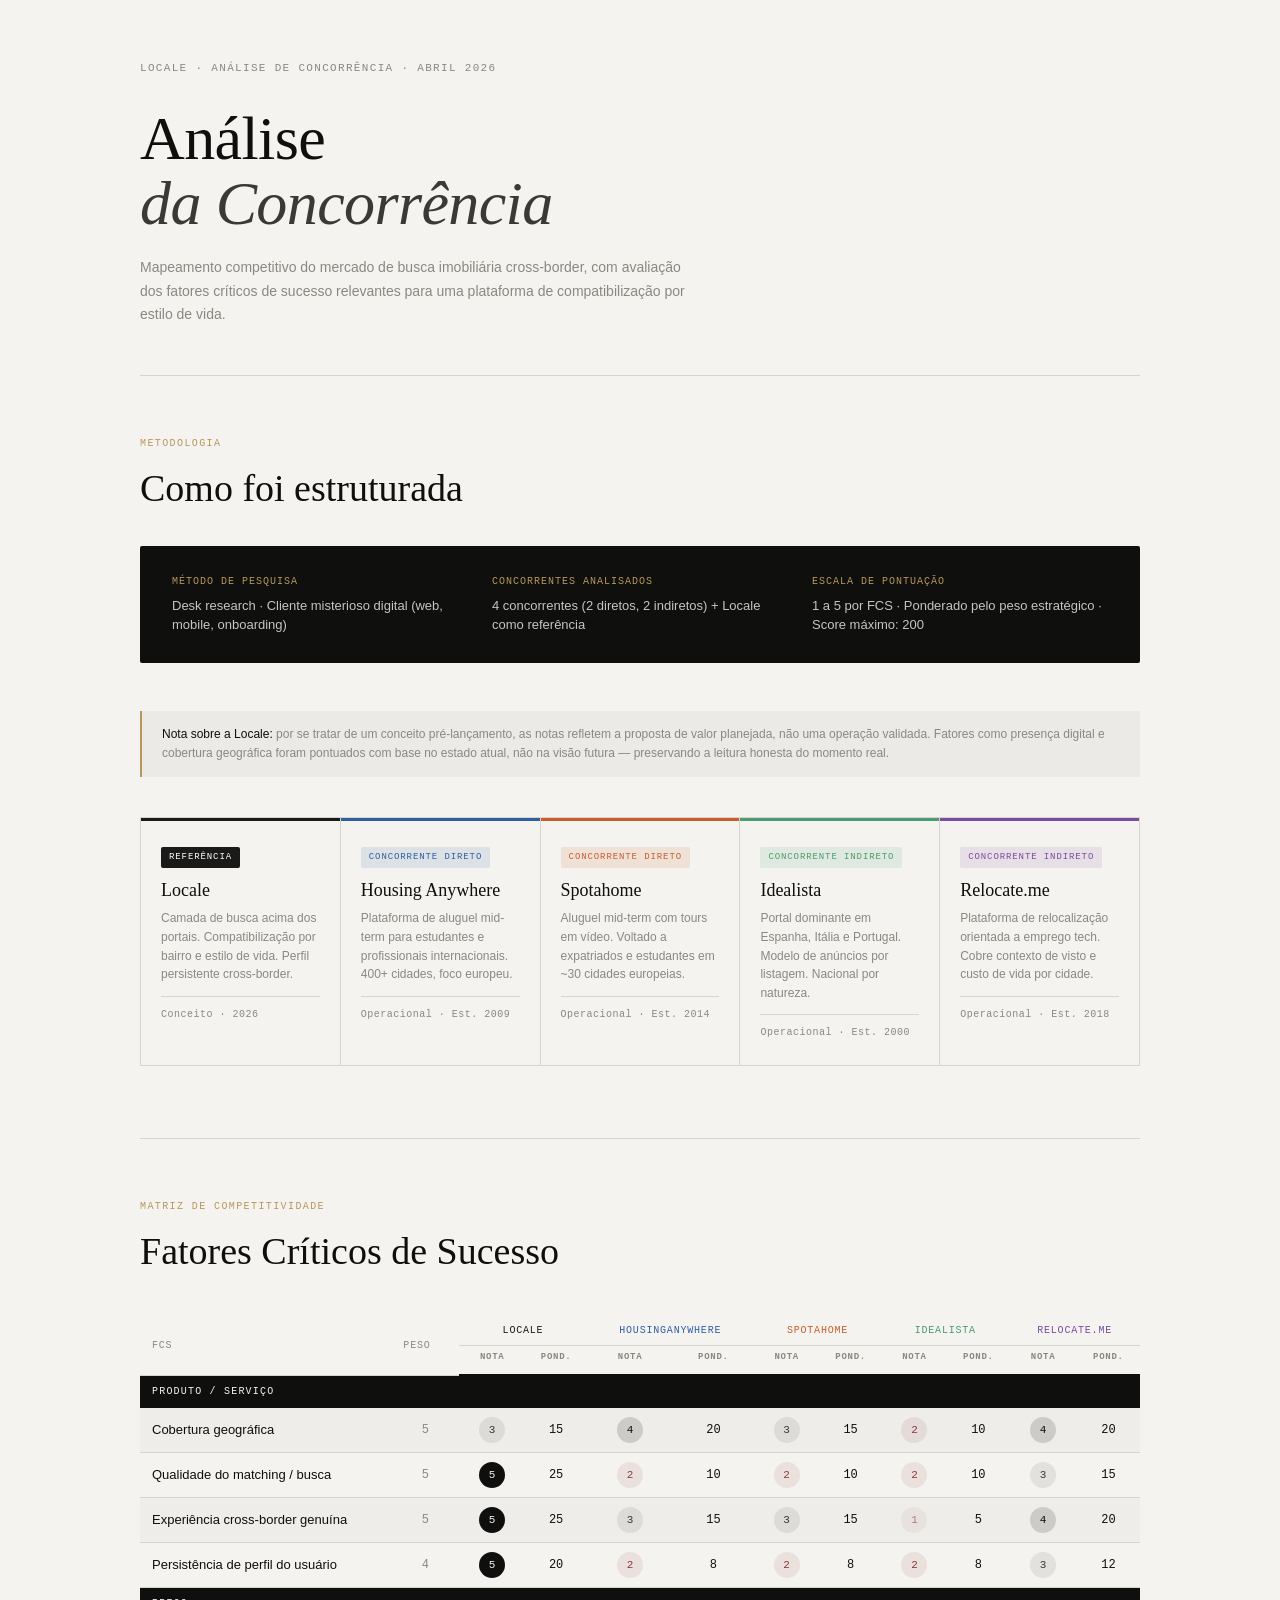
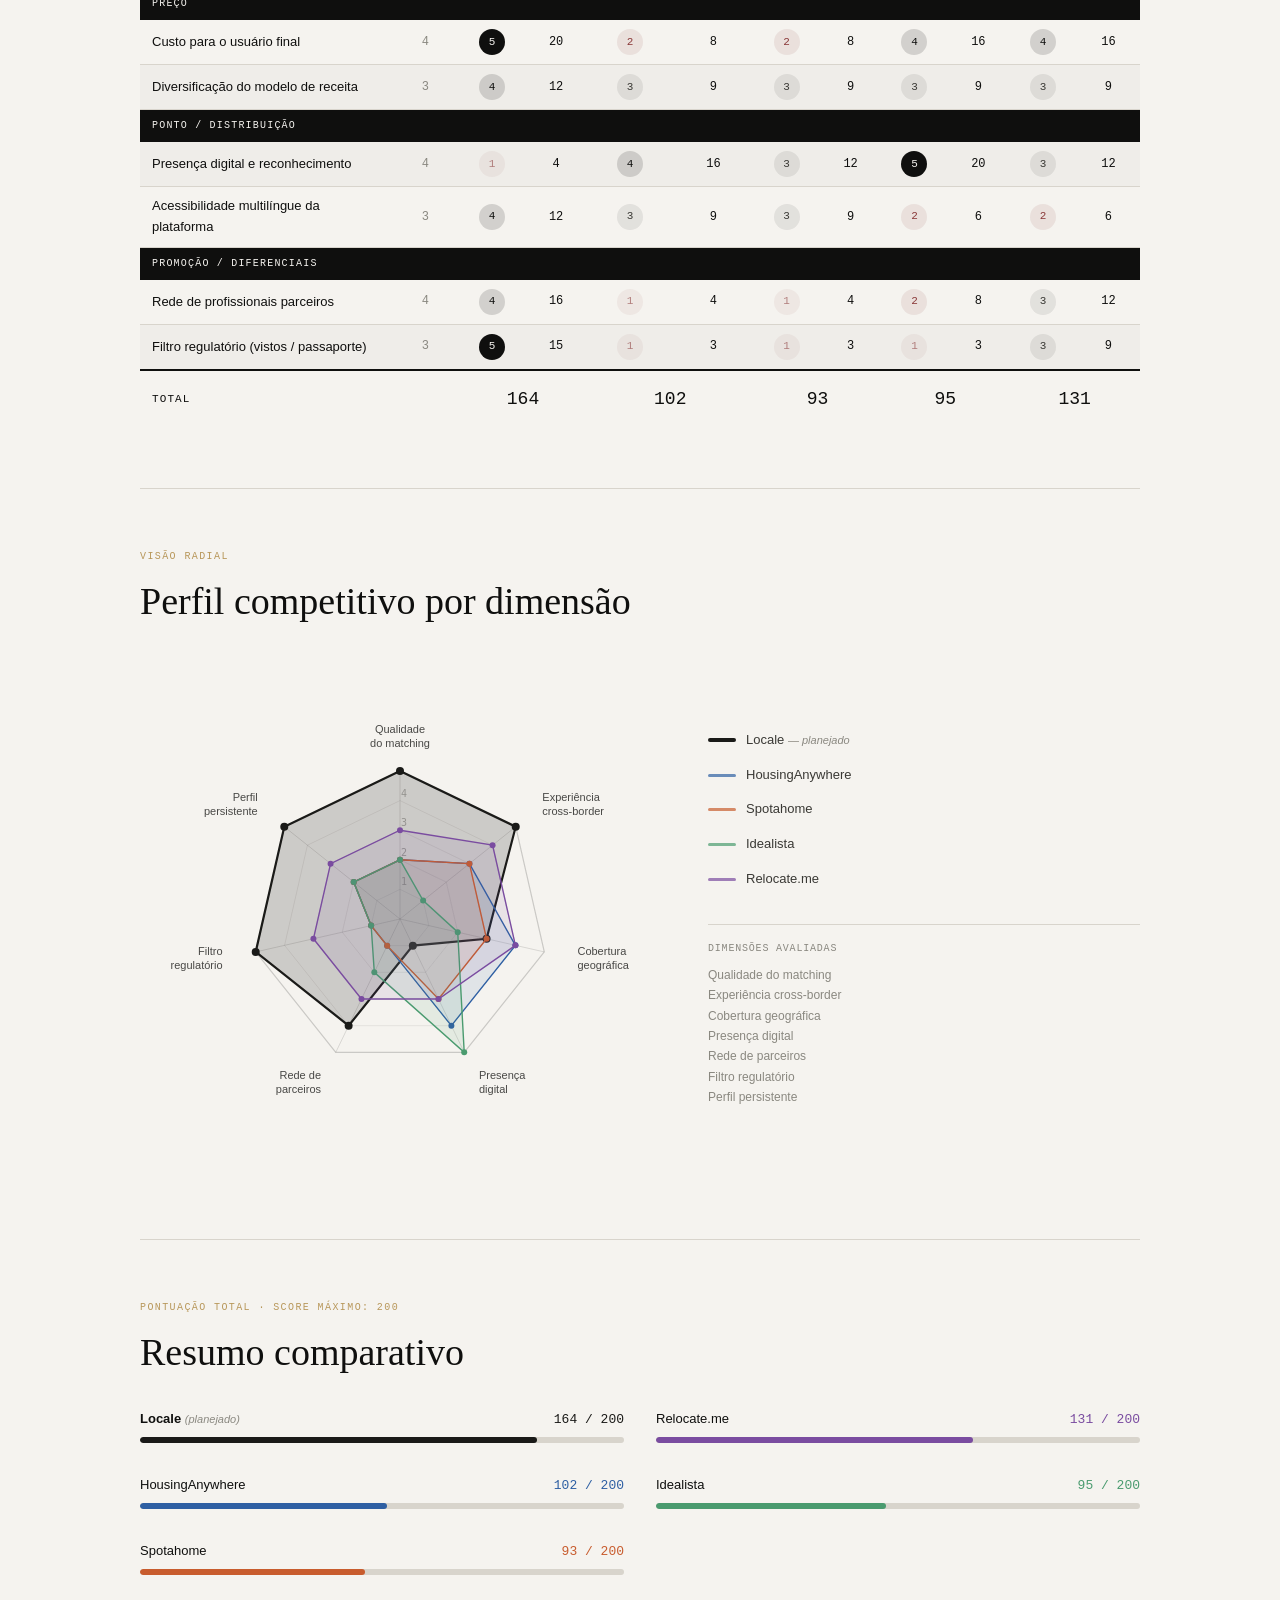
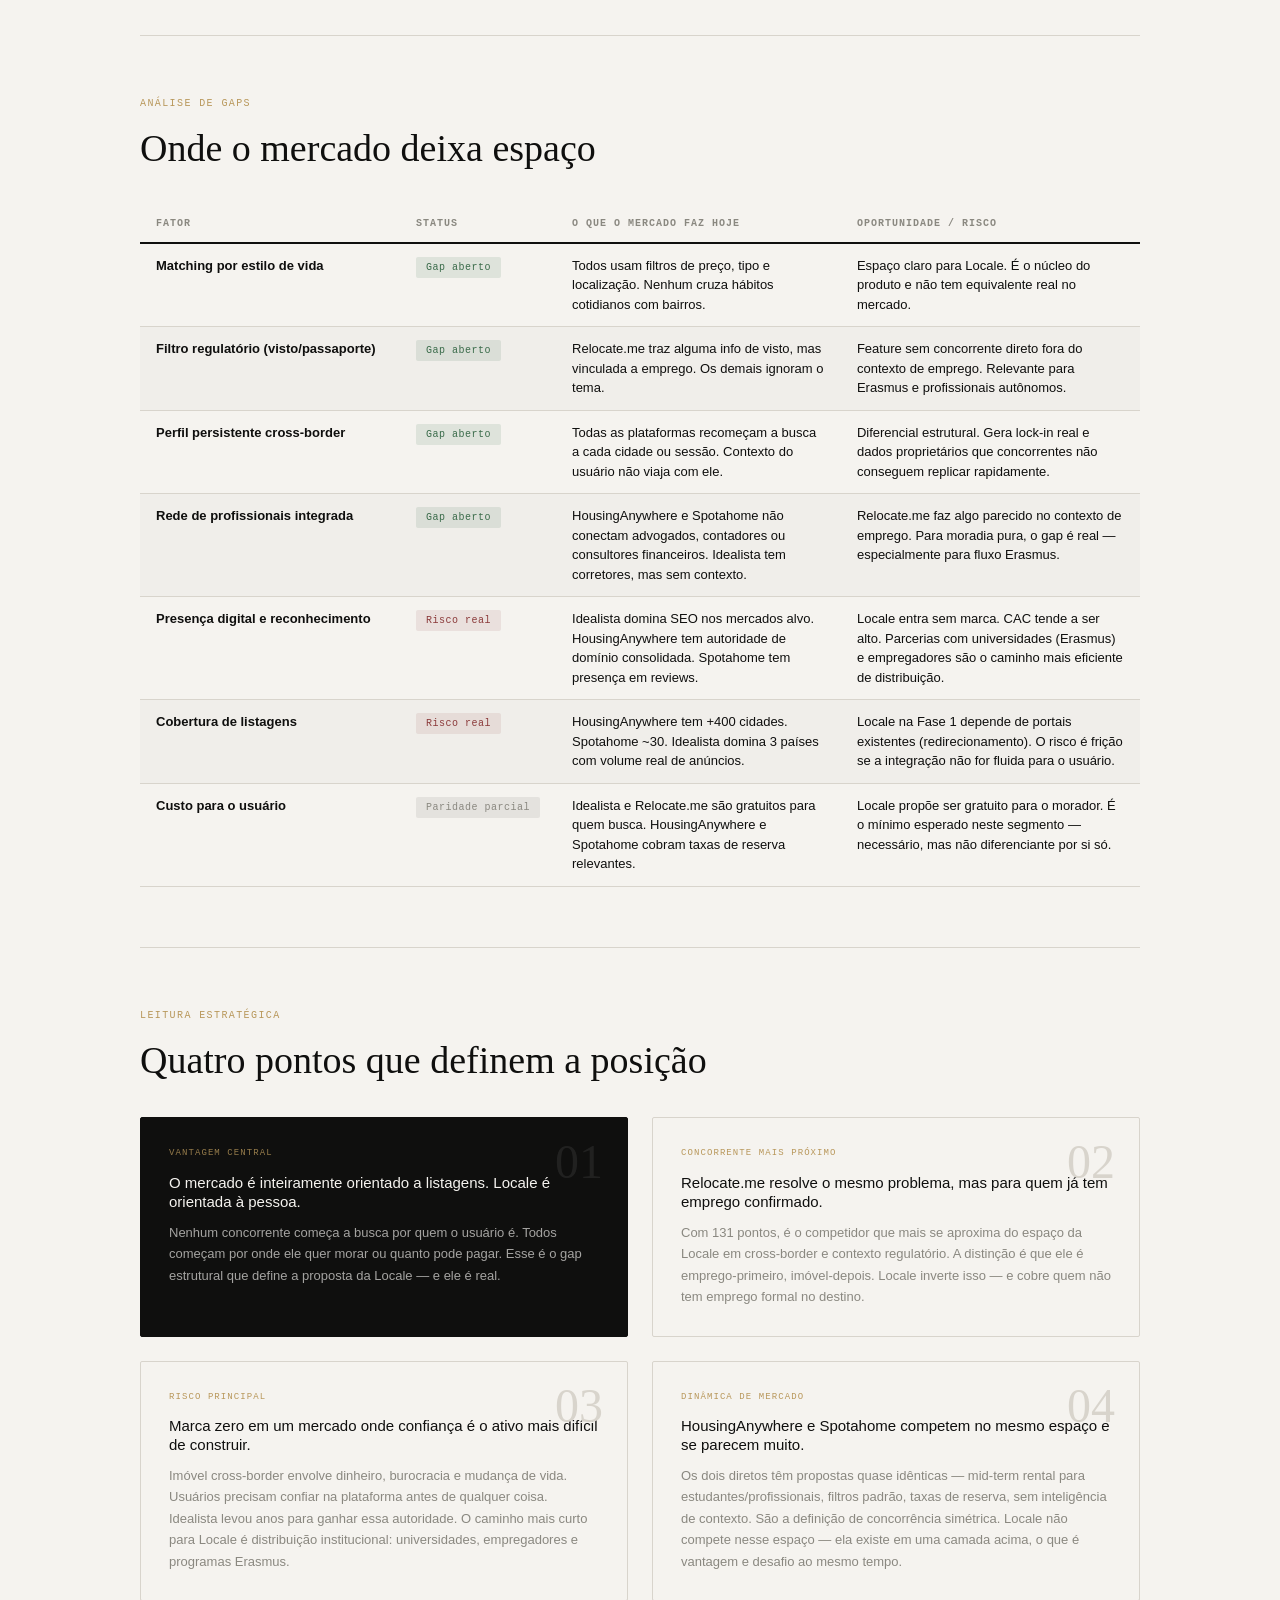
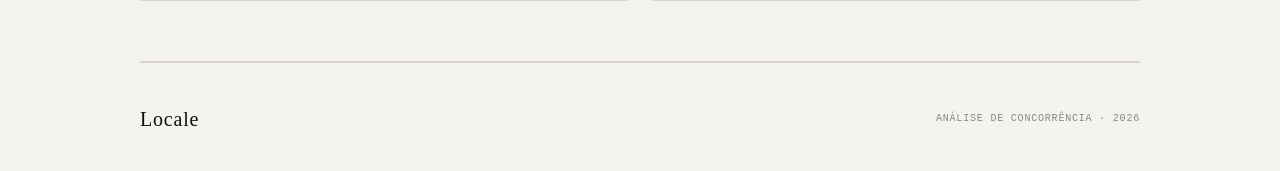
==== commit 251bc1f4: "Remove 'Confidencial' from footer note" ====
--- a/locale_concorrencia.html
+++ b/locale_concorrencia.html
@@ -587,7 +587,7 @@
 
   <footer>
     <div class="brand">Locale</div>
-    <div class="note">Análise de Concorrência · Confidencial · 2026</div>
+    <div class="note">Análise de Concorrência · 2026</div>
   </footer>
 
 </div>
@@ -730,4 +730,4 @@
 })();
 </script>
 </body>
-</html>+</html>
